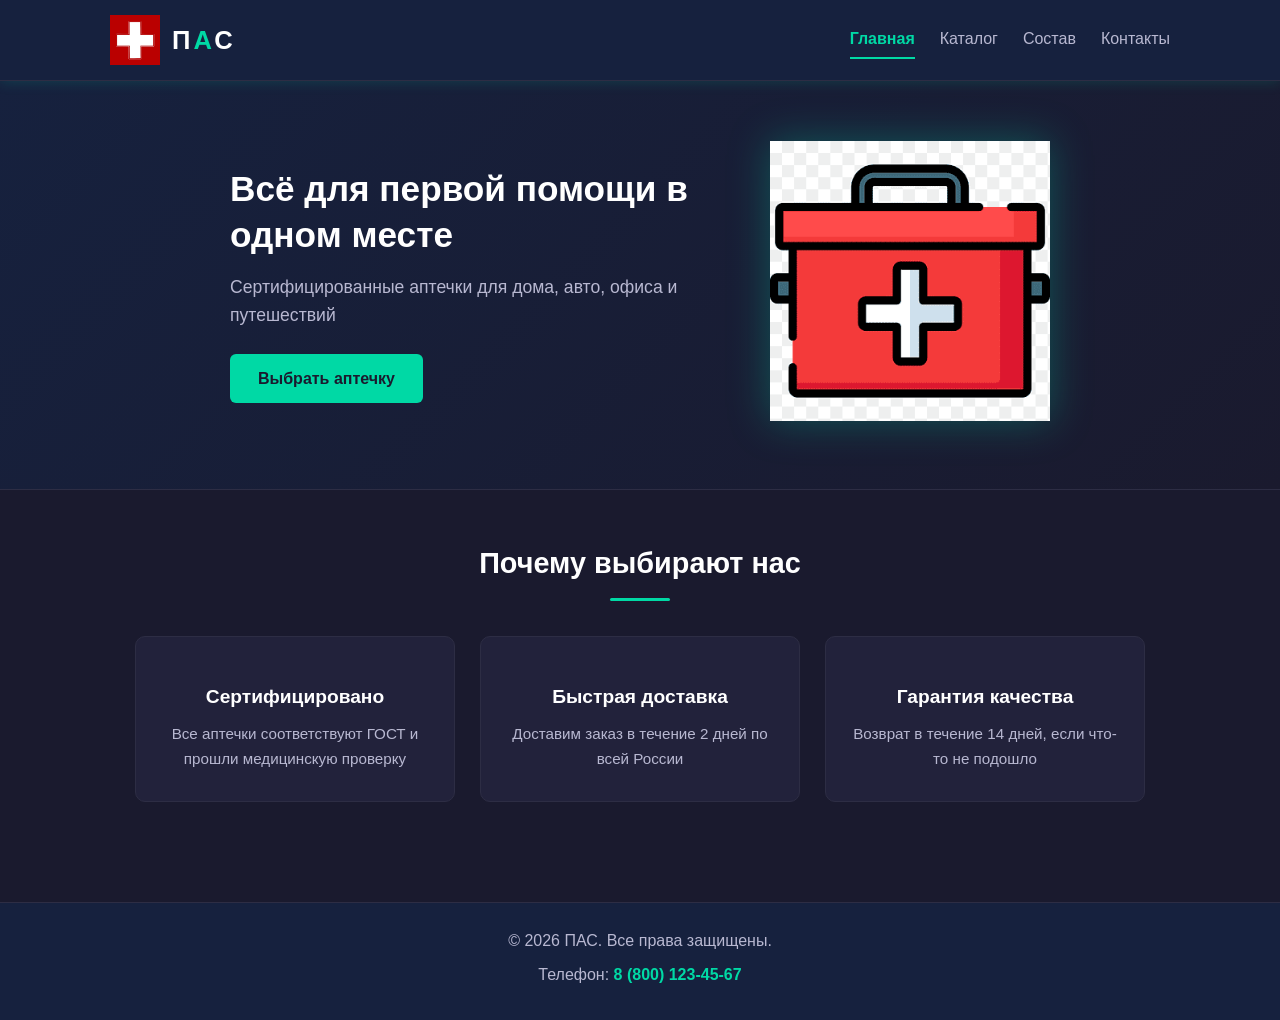
==== lab2/index.html @ fe933c57 "Add files via upload" ====
<!DOCTYPE html>
<html lang="ru">
<head>
    <meta charset="UTF-8">
    <meta name="viewport" content="width=device-width, initial-scale=1.0">
    <title>ПАС — Главная</title>
    <link rel="stylesheet" href="css/style.css">
</head>
<body>

    <header id="main-header">
        <div class="header-container">
            <div class="logo">
                <img src="images/logo.png" alt="Логотип ПАС" width="50" height="50">
                <span class="logo-text">П<strong>А</strong>С</span>
            </div>
            <nav class="main-nav">
                <a href="index.html" class="nav-link active">Главная</a>
                <a href="catalog.html" class="nav-link">Каталог</a>
                <a href="composition.html" class="nav-link">Состав</a>
                <a href="contacts.html" class="nav-link">Контакты</a>
            </nav>
        </div>
    </header>

    <section class="banner">
        <div class="banner-content">
            <h1 id="main-title">Всё для первой помощи в одном месте</h1>
            <p class="banner-subtitle">Сертифицированные аптечки для дома, авто, офиса и путешествий</p>
            <a href="catalog.html" class="btn btn-primary">Выбрать аптечку</a>
        </div>
        <div class="banner-image">
            <img src="images/first-aid.png" alt="Медицинская аптечка" width="280">
        </div>
    </section>

    <section class="features">
        <h2 class="section-title">Почему выбирают нас</h2>
        <div class="features-grid">
            <div class="feature-card">
                <span class="feature-icon"></span>
                <h3>Сертифицировано</h3>
                <p>Все аптечки соответствуют ГОСТ и прошли медицинскую проверку</p>
            </div>
            <div class="feature-card">
                <span class="feature-icon"></span>
                <h3>Быстрая доставка</h3>
                <p>Доставим заказ в течение 2 дней по всей России</p>
            </div>
            <div class="feature-card">
                <span class="feature-icon"></span>
                <h3>Гарантия качества</h3>
                <p>Возврат в течение 14 дней, если что-то не подошло</p>
            </div>
        </div>
    </section>

    <footer class="main-footer">
        <p>&copy; 2026 ПАС. Все права защищены.</p>
        <p>Телефон: <a href="tel:+78001234567" class="footer-link">8 (800) 123-45-67</a></p>
    </footer>

</body>
</html>
---- lab2/css/style.css ----
* {
    margin: 0;
    padding: 0;
    box-sizing: border-box;
}

body {
    font-family: 'Segoe UI', Arial, sans-serif;
    background-color: #1a1a2e;
    color: #b8b8d1;
    line-height: 1.6;
}

a {
    color: #00d9a5;
    text-decoration: none;
    transition: color 0.3s ease;
}

a:hover {
    color: #00ffc8;
}


#main-header {
    background-color: #16213e;
    padding: 15px 0;
    box-shadow: 0 2px 12px rgba(0, 217, 165, 0.15);
    position: sticky;
    top: 0;
    z-index: 100;
    border-bottom: 1px solid #2d2d44;
}

.header-container {
    max-width: 1100px;
    margin: 0 auto;
    padding: 0 20px;
    display: flex;
    justify-content: space-between;
    align-items: center;
    flex-wrap: wrap;
}

.logo {
    display: flex;
    align-items: center;
    gap: 12px;
}

.logo-text {
    font-size: 1.6em;
    color: #ffffff;
    font-weight: 700;
    letter-spacing: 3px;
}

.logo-text strong {
    color: #00d9a5;
    font-weight: 700;
}

.main-nav {
    display: flex;
    gap: 25px;
}

.nav-link {
    color: #b8b8d1;
    font-size: 1em;
    padding: 5px 0;
    border-bottom: 2px solid transparent;
    transition: border-color 0.3s ease, color 0.3s ease;
}

.nav-link:hover {
    color: #00d9a5;
    border-bottom-color: #00d9a5;
}

.nav-link.active {
    color: #00d9a5;
    border-bottom-color: #00d9a5;
    font-weight: 600;
}


.banner {
    background: linear-gradient(135deg, #16213e 0%, #1a1a2e 100%);
    padding: 60px 20px;
    display: flex;
    justify-content: center;
    align-items: center;
    gap: 40px;
    flex-wrap: wrap;
    border-bottom: 1px solid #2d2d44;
}

.banner-content {
    max-width: 500px;
}

#main-title {
    font-size: 2.2em;
    color: #ffffff;
    margin-bottom: 15px;
    line-height: 1.3;
}

.banner-subtitle {
    font-size: 1.1em;
    color: #b8b8d1;
    margin-bottom: 25px;
}

.banner-image img {
    max-width: 100%;
    height: auto;
    filter: drop-shadow(0 0 20px rgba(0, 217, 165, 0.3));
}


.btn {
    display: inline-block;
    padding: 12px 28px;
    border-radius: 6px;
    font-size: 1em;
    font-weight: 600;
    cursor: pointer;
    border: none;
    transition: background-color 0.3s ease, transform 0.2s ease, box-shadow 0.3s ease;
    text-align: center;
}

.btn-primary {
    background-color: #00d9a5;
    color: #1a1a2e;
}

.btn-primary:hover {
    background-color: #00ffc8;
    color: #1a1a2e;
    transform: translateY(-2px);
    box-shadow: 0 6px 20px rgba(0, 217, 165, 0.4);
}

.btn-secondary {
    background-color: transparent;
    color: #00d9a5;
    border: 2px solid #00d9a5;
}

.btn-secondary:hover {
    background-color: #00d9a5;
    color: #1a1a2e;
}

.btn-small {
    padding: 8px 18px;
    font-size: 0.9em;
    background-color: #2d2d44;
    color: #00d9a5;
    border: 1px solid #00d9a5;
}

.btn-small:hover {
    background-color: #00d9a5;
    color: #1a1a2e;
}


.features {
    max-width: 1100px;
    margin: 0 auto;
    padding: 50px 20px;
}

.section-title {
    font-size: 1.8em;
    color: #ffffff;
    text-align: center;
    margin-bottom: 35px;
    position: relative;
}

.section-title::after {
    content: '';
    display: block;
    width: 60px;
    height: 3px;
    background-color: #00d9a5;
    margin: 12px auto 0;
    border-radius: 2px;
}

.features-grid {
    display: flex;
    gap: 25px;
    justify-content: center;
    flex-wrap: wrap;
}

.feature-card {
    background-color: #22223b;
    border: 1px solid #2d2d44;
    border-radius: 10px;
    padding: 30px 25px;
    text-align: center;
    flex: 1 1 250px;
    max-width: 320px;
    transition: transform 0.3s ease, border-color 0.3s ease, box-shadow 0.3s ease;
}

.feature-card:hover {
    transform: translateY(-5px);
    border-color: #00d9a5;
    box-shadow: 0 8px 25px rgba(0, 217, 165, 0.2);
}

.feature-icon {
    font-size: 2.5em;
    display: block;
    margin-bottom: 15px;
}

.feature-card h3 {
    color: #ffffff;
    margin-bottom: 10px;
    font-size: 1.2em;
}

.feature-card p {
    color: #b8b8d1;
    font-size: 0.95em;
}


.page-content {
    max-width: 1100px;
    margin: 0 auto;
    padding: 40px 20px;
}

.page-title {
    font-size: 2em;
    color: #ffffff;
    text-align: center;
    margin-bottom: 15px;
}

.page-description {
    text-align: center;
    color: #b8b8d1;
    margin-bottom: 40px;
    font-size: 1.05em;
}


.catalog-grid {
    display: flex;
    flex-wrap: wrap;
    gap: 25px;
    justify-content: center;
    margin-bottom: 50px;
}

.product-card {
    background-color: #22223b;
    border: 1px solid #2d2d44;
    border-radius: 10px;
    padding: 25px;
    text-align: center;
    flex: 1 1 220px;
    max-width: 260px;
    transition: transform 0.3s ease, border-color 0.3s ease;
}

.product-card:hover {
    transform: translateY(-5px);
    border-color: #00d9a5;
}

.product-icon {
    font-size: 3em;
    margin-bottom: 15px;
    display: block;
}

.product-card h3 {
    color: #ffffff;
    margin-bottom: 8px;
}

.product-desc {
    font-size: 0.9em;
    color: #b8b8d1;
    margin-bottom: 15px;
}

.compare-table,
.composition-table {
    width: 100%;
    border-collapse: collapse;
    background-color: #22223b;
    border: 1px solid #2d2d44;
    border-radius: 8px;
    overflow: hidden;
    margin-bottom: 40px;
}

.compare-table thead,
.composition-table thead {
    background-color: #16213e;
    color: #00d9a5;
}

.compare-table th,
.composition-table th {
    padding: 14px 18px;
    font-weight: 600;
    font-size: 1em;
    border-bottom: 2px solid #00d9a5;
}

.compare-table td,
.composition-table td {
    padding: 12px 18px;
    border-bottom: 1px solid #2d2d44;
    color: #b8b8d1;
}

.compare-table tbody tr:nth-child(even),
.composition-table tbody tr:nth-child(even) {
    background-color: #1f1f36;
}

.compare-table tbody tr:hover,
.composition-table tbody tr:hover {
    background-color: #2a2a45;
}

.align-left {
    text-align: left;
}

.align-center {
    text-align: center;
}

.align-right {
    text-align: right;
}

.composition-layout {
    display: flex;
    gap: 40px;
    flex-wrap: wrap;
    margin-bottom: 50px;
    align-items: flex-start;
}

.composition-image {
    text-align: center;
    flex: 1 1 250px;
}

.composition-image img {
    max-width: 100%;
    height: auto;
    border: 2px solid #2d2d44;
    border-radius: 10px;
    padding: 15px;
    background-color: #22223b;
    filter: drop-shadow(0 0 15px rgba(0, 217, 165, 0.2));
}

.image-caption {
    font-style: italic;
    color: #b8b8d1;
    margin-top: 10px;
    font-size: 0.9em;
}

.composition-lists {
    flex: 2 1 400px;
}

.composition-lists h2 {
    color: #ffffff;
    font-size: 1.3em;
    margin-bottom: 15px;
    margin-top: 20px;
}

.composition-lists h2:first-child {
    margin-top: 0;
}

.marker-list,
.number-list {
    padding-left: 25px;
    margin-bottom: 25px;
}

.marker-list li,
.number-list li {
    margin-bottom: 8px;
    color: #b8b8d1;
}

.marker-list li::marker {
    color: #00d9a5;
}

.number-list li::marker {
    color: #00d9a5;
    font-weight: 600;
}

.contacts-layout {
    display: flex;
    gap: 40px;
    flex-wrap: wrap;
}

.contact-info {
    flex: 1 1 300px;
    background-color: #22223b;
    border: 1px solid #2d2d44;
    border-radius: 10px;
    padding: 30px;
}

.contact-info h2 {
    color: #ffffff;
    margin-bottom: 20px;
    font-size: 1.3em;
}

.contact-info p {
    margin-bottom: 12px;
    color: #b8b8d1;
}

.external-link {
    color: #00d9a5;
    font-weight: 600;
}

.external-link:hover {
    color: #00ffc8;
    text-decoration: underline;
}

.contact-form {
    flex: 1 1 350px;
    background-color: #22223b;
    border: 1px solid #2d2d44;
    border-radius: 10px;
    padding: 30px;
}

.contact-form h2 {
    color: #ffffff;
    margin-bottom: 20px;
    font-size: 1.3em;
}

.form-group {
    margin-bottom: 18px;
}

.form-group label {
    display: block;
    margin-bottom: 6px;
    color: #ffffff;
    font-weight: 600;
    font-size: 0.95em;
}

.form-group input,
.form-group select,
.form-group textarea {
    width: 100%;
    padding: 10px 14px;
    border: 2px solid #2d2d44;
    border-radius: 6px;
    font-size: 1em;
    font-family: inherit;
    background-color: #1a1a2e;
    color: #ffffff;
    transition: border-color 0.3s ease, box-shadow 0.3s ease;
}

.form-group input:focus,
.form-group select:focus,
.form-group textarea:focus {
    outline: none;
    border-color: #00d9a5;
    box-shadow: 0 0 10px rgba(0, 217, 165, 0.3);
}

.form-group input::placeholder,
.form-group textarea::placeholder {
    color: #6b6b8a;
}

.form-group textarea {
    resize: vertical;
}

.main-footer {
    background-color: #16213e;
    color: #b8b8d1;
    text-align: center;
    padding: 25px 20px;
    margin-top: 50px;
    border-top: 1px solid #2d2d44;
}

.main-footer p {
    margin-bottom: 8px;
}

.footer-link {
    color: #00d9a5;
    font-weight: 600;
}

.footer-link:hover {
    color: #00ffc8;
}

@media (max-width: 768px) {
    .header-container {
        flex-direction: column;
        gap: 15px;
    }

    .main-nav {
        gap: 15px;
        flex-wrap: wrap;
        justify-content: center;
    }

    .banner {
        flex-direction: column;
        text-align: center;
        padding: 40px 20px;
    }

    #main-title {
        font-size: 1.7em;
    }

    .contacts-layout,
    .composition-layout {
        flex-direction: column;
    }

    .compare-table,
    .composition-table {
        font-size: 0.9em;
    }

    .compare-table th,
    .compare-table td,
    .composition-table th,
    .composition-table td {
        padding: 8px 10px;
    }
}

.back-link {
    text-align: center;
    margin-top: 20px;
}
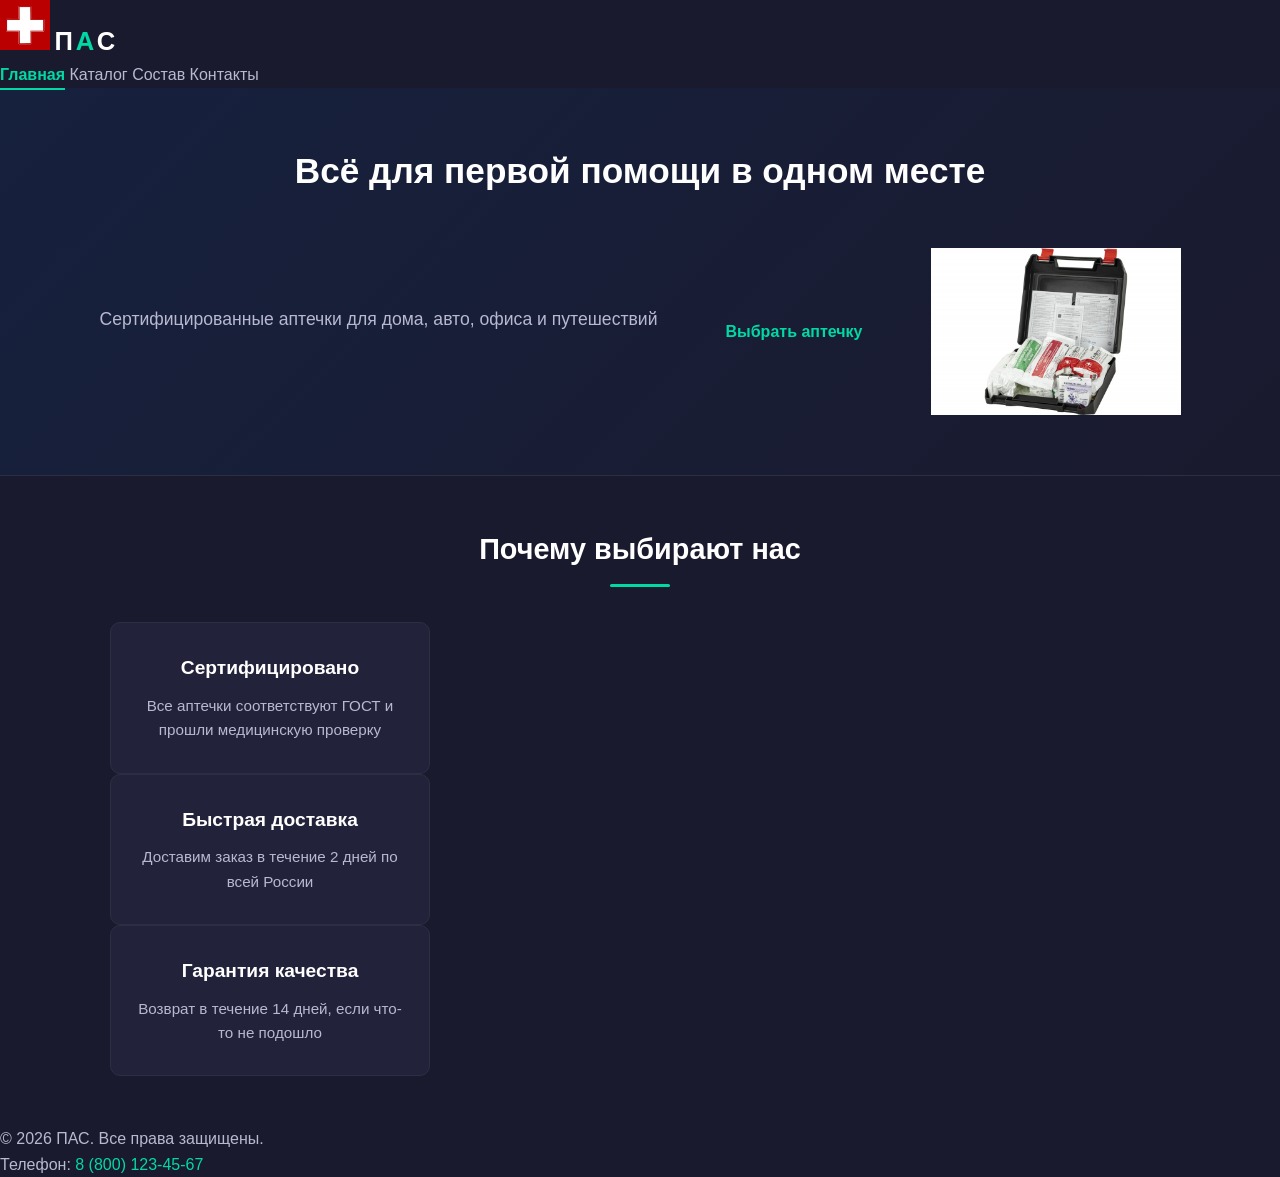
==== commit 7fe34cb4: "Add files via upload" ====
--- a/lab2/index.html
+++ b/lab2/index.html
@@ -2,63 +2,51 @@
 <html lang="ru">
 <head>
     <meta charset="UTF-8">
-    <meta name="viewport" content="width=device-width, initial-scale=1.0">
     <title>ПАС — Главная</title>
     <link rel="stylesheet" href="css/style.css">
 </head>
 <body>
 
-    <header id="main-header">
-        <div class="header-container">
-            <div class="logo">
-                <img src="images/logo.png" alt="Логотип ПАС" width="50" height="50">
-                <span class="logo-text">П<strong>А</strong>С</span>
-            </div>
-            <nav class="main-nav">
-                <a href="index.html" class="nav-link active">Главная</a>
-                <a href="catalog.html" class="nav-link">Каталог</a>
-                <a href="composition.html" class="nav-link">Состав</a>
-                <a href="contacts.html" class="nav-link">Контакты</a>
-            </nav>
+    <div id="header">
+        <div class="header-left">
+            <img src="images/logo.png" alt="Логотип ПАС" width="50" height="50">
+            <span class="logo-text">П<strong>А</strong>С</span>
         </div>
-    </header>
+        <div class="header-right">
+            <a href="index.html" class="nav-link active">Главная</a>
+            <a href="catalog.html" class="nav-link">Каталог</a>
+            <a href="composition.html" class="nav-link">Состав</a>
+            <a href="contacts.html" class="nav-link">Контакты</a>
+        </div>
+    </div>
 
-    <section class="banner">
-        <div class="banner-content">
-            <h1 id="main-title">Всё для первой помощи в одном месте</h1>
-            <p class="banner-subtitle">Сертифицированные аптечки для дома, авто, офиса и путешествий</p>
-            <a href="catalog.html" class="btn btn-primary">Выбрать аптечку</a>
+    <div class="banner">
+        <h1 id="main-title">Всё для первой помощи в одном месте</h1>
+        <p class="banner-subtitle">Сертифицированные аптечки для дома, авто, офиса и путешествий</p>
+        <p><a href="catalog.html" class="btn">Выбрать аптечку</a></p>
+        <img src="images/first-aid.png" alt="Медицинская аптечка" width="250">
+    </div>
+
+    <div class="features">
+        <h2 class="section-title">Почему выбирают нас</h2>
+        <div class="feature-card">
+            <h3>Сертифицировано</h3>
+            <p>Все аптечки соответствуют ГОСТ и прошли медицинскую проверку</p>
         </div>
-        <div class="banner-image">
-            <img src="images/first-aid.png" alt="Медицинская аптечка" width="280">
+        <div class="feature-card">
+            <h3>Быстрая доставка</h3>
+            <p>Доставим заказ в течение 2 дней по всей России</p>
         </div>
-    </section>
+        <div class="feature-card">
+            <h3>Гарантия качества</h3>
+            <p>Возврат в течение 14 дней, если что-то не подошло</p>
+        </div>
+    </div>
 
-    <section class="features">
-        <h2 class="section-title">Почему выбирают нас</h2>
-        <div class="features-grid">
-            <div class="feature-card">
-                <span class="feature-icon"></span>
-                <h3>Сертифицировано</h3>
-                <p>Все аптечки соответствуют ГОСТ и прошли медицинскую проверку</p>
-            </div>
-            <div class="feature-card">
-                <span class="feature-icon"></span>
-                <h3>Быстрая доставка</h3>
-                <p>Доставим заказ в течение 2 дней по всей России</p>
-            </div>
-            <div class="feature-card">
-                <span class="feature-icon"></span>
-                <h3>Гарантия качества</h3>
-                <p>Возврат в течение 14 дней, если что-то не подошло</p>
-            </div>
-        </div>
-    </section>
-
-    <footer class="main-footer">
+    <div id="footer">
         <p>&copy; 2026 ПАС. Все права защищены.</p>
-        <p>Телефон: <a href="tel:+78001234567" class="footer-link">8 (800) 123-45-67</a></p>
-    </footer>
+        <p>Телефон: <a href="tel:+78001234567">8 (800) 123-45-67</a></p>
+    </div>
 
 </body>
 </html>
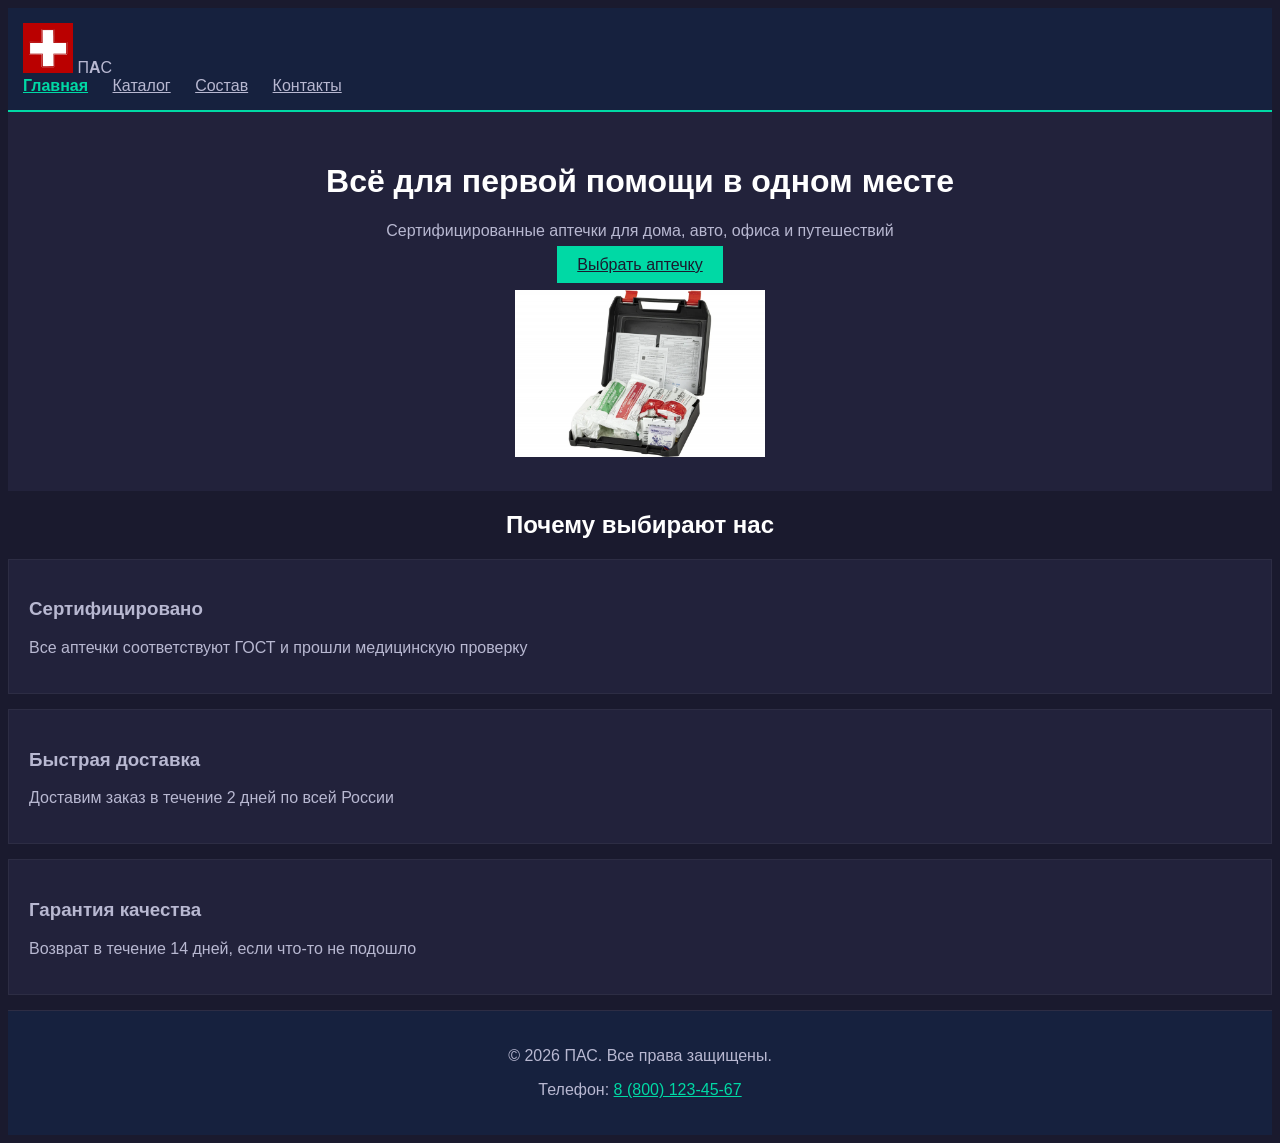
==== commit a7009ed3: "Добавлена лабораторная работа 3" ====
--- a/lab2/index.html
+++ b/lab2/index.html
@@ -1,52 +1,52 @@
-<!DOCTYPE html>
-<html lang="ru">
-<head>
-    <meta charset="UTF-8">
-    <title>ПАС — Главная</title>
-    <link rel="stylesheet" href="css/style.css">
-</head>
-<body>
-
-    <div id="header">
-        <div class="header-left">
-            <img src="images/logo.png" alt="Логотип ПАС" width="50" height="50">
-            <span class="logo-text">П<strong>А</strong>С</span>
-        </div>
-        <div class="header-right">
-            <a href="index.html" class="nav-link active">Главная</a>
-            <a href="catalog.html" class="nav-link">Каталог</a>
-            <a href="composition.html" class="nav-link">Состав</a>
-            <a href="contacts.html" class="nav-link">Контакты</a>
-        </div>
-    </div>
-
-    <div class="banner">
-        <h1 id="main-title">Всё для первой помощи в одном месте</h1>
-        <p class="banner-subtitle">Сертифицированные аптечки для дома, авто, офиса и путешествий</p>
-        <p><a href="catalog.html" class="btn">Выбрать аптечку</a></p>
-        <img src="images/first-aid.png" alt="Медицинская аптечка" width="250">
-    </div>
-
-    <div class="features">
-        <h2 class="section-title">Почему выбирают нас</h2>
-        <div class="feature-card">
-            <h3>Сертифицировано</h3>
-            <p>Все аптечки соответствуют ГОСТ и прошли медицинскую проверку</p>
-        </div>
-        <div class="feature-card">
-            <h3>Быстрая доставка</h3>
-            <p>Доставим заказ в течение 2 дней по всей России</p>
-        </div>
-        <div class="feature-card">
-            <h3>Гарантия качества</h3>
-            <p>Возврат в течение 14 дней, если что-то не подошло</p>
-        </div>
-    </div>
-
-    <div id="footer">
-        <p>&copy; 2026 ПАС. Все права защищены.</p>
-        <p>Телефон: <a href="tel:+78001234567">8 (800) 123-45-67</a></p>
-    </div>
-
-</body>
+<!DOCTYPE html>
+<html lang="ru">
+<head>
+    <meta charset="UTF-8">
+    <title>ПАС — Главная</title>
+    <link rel="stylesheet" href="css/style.css">
+</head>
+<body>
+
+    <div id="header">
+        <div class="header-left">
+            <img src="images/logo.png" alt="Логотип ПАС" width="50" height="50">
+            <span class="logo-text">П<strong>А</strong>С</span>
+        </div>
+        <div class="header-right">
+            <a href="index.html" class="nav-link active">Главная</a>
+            <a href="catalog.html" class="nav-link">Каталог</a>
+            <a href="composition.html" class="nav-link">Состав</a>
+            <a href="contacts.html" class="nav-link">Контакты</a>
+        </div>
+    </div>
+
+    <div class="banner">
+        <h1 id="main-title">Всё для первой помощи в одном месте</h1>
+        <p class="banner-subtitle">Сертифицированные аптечки для дома, авто, офиса и путешествий</p>
+        <p><a href="catalog.html" class="btn">Выбрать аптечку</a></p>
+        <img src="images/first-aid.png" alt="Медицинская аптечка" width="250">
+    </div>
+
+    <div class="features">
+        <h2 class="section-title">Почему выбирают нас</h2>
+        <div class="feature-card">
+            <h3>Сертифицировано</h3>
+            <p>Все аптечки соответствуют ГОСТ и прошли медицинскую проверку</p>
+        </div>
+        <div class="feature-card">
+            <h3>Быстрая доставка</h3>
+            <p>Доставим заказ в течение 2 дней по всей России</p>
+        </div>
+        <div class="feature-card">
+            <h3>Гарантия качества</h3>
+            <p>Возврат в течение 14 дней, если что-то не подошло</p>
+        </div>
+    </div>
+
+    <div id="footer">
+        <p>&copy; 2026 ПАС. Все права защищены.</p>
+        <p>Телефон: <a href="tel:+78001234567">8 (800) 123-45-67</a></p>
+    </div>
+
+</body>
 </html>
--- a/lab2/css/style.css
+++ b/lab2/css/style.css
@@ -1,578 +1,122 @@
-
-* {
-    margin: 0;
-    padding: 0;
-    box-sizing: border-box;
-}
-
-body {
-    font-family: 'Segoe UI', Arial, sans-serif;
-    background-color: #1a1a2e;
-    color: #b8b8d1;
-    line-height: 1.6;
-}
-
-a {
-    color: #00d9a5;
-    text-decoration: none;
-    transition: color 0.3s ease;
-}
-
-a:hover {
-    color: #00ffc8;
-}
-
-
-#main-header {
-    background-color: #16213e;
-    padding: 15px 0;
-    box-shadow: 0 2px 12px rgba(0, 217, 165, 0.15);
-    position: sticky;
-    top: 0;
-    z-index: 100;
-    border-bottom: 1px solid #2d2d44;
-}
-
-.header-container {
-    max-width: 1100px;
-    margin: 0 auto;
-    padding: 0 20px;
-    display: flex;
-    justify-content: space-between;
-    align-items: center;
-    flex-wrap: wrap;
-}
-
-.logo {
-    display: flex;
-    align-items: center;
-    gap: 12px;
-}
-
-.logo-text {
-    font-size: 1.6em;
-    color: #ffffff;
-    font-weight: 700;
-    letter-spacing: 3px;
-}
-
-.logo-text strong {
-    color: #00d9a5;
-    font-weight: 700;
-}
-
-.main-nav {
-    display: flex;
-    gap: 25px;
-}
-
-.nav-link {
-    color: #b8b8d1;
-    font-size: 1em;
-    padding: 5px 0;
-    border-bottom: 2px solid transparent;
-    transition: border-color 0.3s ease, color 0.3s ease;
-}
-
-.nav-link:hover {
-    color: #00d9a5;
-    border-bottom-color: #00d9a5;
-}
-
-.nav-link.active {
-    color: #00d9a5;
-    border-bottom-color: #00d9a5;
-    font-weight: 600;
-}
-
-
-.banner {
-    background: linear-gradient(135deg, #16213e 0%, #1a1a2e 100%);
-    padding: 60px 20px;
-    display: flex;
-    justify-content: center;
-    align-items: center;
-    gap: 40px;
-    flex-wrap: wrap;
-    border-bottom: 1px solid #2d2d44;
-}
-
-.banner-content {
-    max-width: 500px;
-}
-
-#main-title {
-    font-size: 2.2em;
-    color: #ffffff;
-    margin-bottom: 15px;
-    line-height: 1.3;
-}
-
-.banner-subtitle {
-    font-size: 1.1em;
-    color: #b8b8d1;
-    margin-bottom: 25px;
-}
-
-.banner-image img {
-    max-width: 100%;
-    height: auto;
-    filter: drop-shadow(0 0 20px rgba(0, 217, 165, 0.3));
-}
-
-
-.btn {
-    display: inline-block;
-    padding: 12px 28px;
-    border-radius: 6px;
-    font-size: 1em;
-    font-weight: 600;
-    cursor: pointer;
-    border: none;
-    transition: background-color 0.3s ease, transform 0.2s ease, box-shadow 0.3s ease;
-    text-align: center;
-}
-
-.btn-primary {
-    background-color: #00d9a5;
-    color: #1a1a2e;
-}
-
-.btn-primary:hover {
-    background-color: #00ffc8;
-    color: #1a1a2e;
-    transform: translateY(-2px);
-    box-shadow: 0 6px 20px rgba(0, 217, 165, 0.4);
-}
-
-.btn-secondary {
-    background-color: transparent;
-    color: #00d9a5;
-    border: 2px solid #00d9a5;
-}
-
-.btn-secondary:hover {
-    background-color: #00d9a5;
-    color: #1a1a2e;
-}
-
-.btn-small {
-    padding: 8px 18px;
-    font-size: 0.9em;
-    background-color: #2d2d44;
-    color: #00d9a5;
-    border: 1px solid #00d9a5;
-}
-
-.btn-small:hover {
-    background-color: #00d9a5;
-    color: #1a1a2e;
-}
-
-
-.features {
-    max-width: 1100px;
-    margin: 0 auto;
-    padding: 50px 20px;
-}
-
-.section-title {
-    font-size: 1.8em;
-    color: #ffffff;
-    text-align: center;
-    margin-bottom: 35px;
-    position: relative;
-}
-
-.section-title::after {
-    content: '';
-    display: block;
-    width: 60px;
-    height: 3px;
-    background-color: #00d9a5;
-    margin: 12px auto 0;
-    border-radius: 2px;
-}
-
-.features-grid {
-    display: flex;
-    gap: 25px;
-    justify-content: center;
-    flex-wrap: wrap;
-}
-
-.feature-card {
-    background-color: #22223b;
-    border: 1px solid #2d2d44;
-    border-radius: 10px;
-    padding: 30px 25px;
-    text-align: center;
-    flex: 1 1 250px;
-    max-width: 320px;
-    transition: transform 0.3s ease, border-color 0.3s ease, box-shadow 0.3s ease;
-}
-
-.feature-card:hover {
-    transform: translateY(-5px);
-    border-color: #00d9a5;
-    box-shadow: 0 8px 25px rgba(0, 217, 165, 0.2);
-}
-
-.feature-icon {
-    font-size: 2.5em;
-    display: block;
-    margin-bottom: 15px;
-}
-
-.feature-card h3 {
-    color: #ffffff;
-    margin-bottom: 10px;
-    font-size: 1.2em;
-}
-
-.feature-card p {
-    color: #b8b8d1;
-    font-size: 0.95em;
-}
-
-
-.page-content {
-    max-width: 1100px;
-    margin: 0 auto;
-    padding: 40px 20px;
-}
-
-.page-title {
-    font-size: 2em;
-    color: #ffffff;
-    text-align: center;
-    margin-bottom: 15px;
-}
-
-.page-description {
-    text-align: center;
-    color: #b8b8d1;
-    margin-bottom: 40px;
-    font-size: 1.05em;
-}
-
-
-.catalog-grid {
-    display: flex;
-    flex-wrap: wrap;
-    gap: 25px;
-    justify-content: center;
-    margin-bottom: 50px;
-}
-
-.product-card {
-    background-color: #22223b;
-    border: 1px solid #2d2d44;
-    border-radius: 10px;
-    padding: 25px;
-    text-align: center;
-    flex: 1 1 220px;
-    max-width: 260px;
-    transition: transform 0.3s ease, border-color 0.3s ease;
-}
-
-.product-card:hover {
-    transform: translateY(-5px);
-    border-color: #00d9a5;
-}
-
-.product-icon {
-    font-size: 3em;
-    margin-bottom: 15px;
-    display: block;
-}
-
-.product-card h3 {
-    color: #ffffff;
-    margin-bottom: 8px;
-}
-
-.product-desc {
-    font-size: 0.9em;
-    color: #b8b8d1;
-    margin-bottom: 15px;
-}
-
-.compare-table,
-.composition-table {
-    width: 100%;
-    border-collapse: collapse;
-    background-color: #22223b;
-    border: 1px solid #2d2d44;
-    border-radius: 8px;
-    overflow: hidden;
-    margin-bottom: 40px;
-}
-
-.compare-table thead,
-.composition-table thead {
-    background-color: #16213e;
-    color: #00d9a5;
-}
-
-.compare-table th,
-.composition-table th {
-    padding: 14px 18px;
-    font-weight: 600;
-    font-size: 1em;
-    border-bottom: 2px solid #00d9a5;
-}
-
-.compare-table td,
-.composition-table td {
-    padding: 12px 18px;
-    border-bottom: 1px solid #2d2d44;
-    color: #b8b8d1;
-}
-
-.compare-table tbody tr:nth-child(even),
-.composition-table tbody tr:nth-child(even) {
-    background-color: #1f1f36;
-}
-
-.compare-table tbody tr:hover,
-.composition-table tbody tr:hover {
-    background-color: #2a2a45;
-}
-
-.align-left {
-    text-align: left;
-}
-
-.align-center {
-    text-align: center;
-}
-
-.align-right {
-    text-align: right;
-}
-
-.composition-layout {
-    display: flex;
-    gap: 40px;
-    flex-wrap: wrap;
-    margin-bottom: 50px;
-    align-items: flex-start;
-}
-
-.composition-image {
-    text-align: center;
-    flex: 1 1 250px;
-}
-
-.composition-image img {
-    max-width: 100%;
-    height: auto;
-    border: 2px solid #2d2d44;
-    border-radius: 10px;
-    padding: 15px;
-    background-color: #22223b;
-    filter: drop-shadow(0 0 15px rgba(0, 217, 165, 0.2));
-}
-
-.image-caption {
-    font-style: italic;
-    color: #b8b8d1;
-    margin-top: 10px;
-    font-size: 0.9em;
-}
-
-.composition-lists {
-    flex: 2 1 400px;
-}
-
-.composition-lists h2 {
-    color: #ffffff;
-    font-size: 1.3em;
-    margin-bottom: 15px;
-    margin-top: 20px;
-}
-
-.composition-lists h2:first-child {
-    margin-top: 0;
-}
-
-.marker-list,
-.number-list {
-    padding-left: 25px;
-    margin-bottom: 25px;
-}
-
-.marker-list li,
-.number-list li {
-    margin-bottom: 8px;
-    color: #b8b8d1;
-}
-
-.marker-list li::marker {
-    color: #00d9a5;
-}
-
-.number-list li::marker {
-    color: #00d9a5;
-    font-weight: 600;
-}
-
-.contacts-layout {
-    display: flex;
-    gap: 40px;
-    flex-wrap: wrap;
-}
-
-.contact-info {
-    flex: 1 1 300px;
-    background-color: #22223b;
-    border: 1px solid #2d2d44;
-    border-radius: 10px;
-    padding: 30px;
-}
-
-.contact-info h2 {
-    color: #ffffff;
-    margin-bottom: 20px;
-    font-size: 1.3em;
-}
-
-.contact-info p {
-    margin-bottom: 12px;
-    color: #b8b8d1;
-}
-
-.external-link {
-    color: #00d9a5;
-    font-weight: 600;
-}
-
-.external-link:hover {
-    color: #00ffc8;
-    text-decoration: underline;
-}
-
-.contact-form {
-    flex: 1 1 350px;
-    background-color: #22223b;
-    border: 1px solid #2d2d44;
-    border-radius: 10px;
-    padding: 30px;
-}
-
-.contact-form h2 {
-    color: #ffffff;
-    margin-bottom: 20px;
-    font-size: 1.3em;
-}
-
-.form-group {
-    margin-bottom: 18px;
-}
-
-.form-group label {
-    display: block;
-    margin-bottom: 6px;
-    color: #ffffff;
-    font-weight: 600;
-    font-size: 0.95em;
-}
-
-.form-group input,
-.form-group select,
-.form-group textarea {
-    width: 100%;
-    padding: 10px 14px;
-    border: 2px solid #2d2d44;
-    border-radius: 6px;
-    font-size: 1em;
-    font-family: inherit;
-    background-color: #1a1a2e;
-    color: #ffffff;
-    transition: border-color 0.3s ease, box-shadow 0.3s ease;
-}
-
-.form-group input:focus,
-.form-group select:focus,
-.form-group textarea:focus {
-    outline: none;
-    border-color: #00d9a5;
-    box-shadow: 0 0 10px rgba(0, 217, 165, 0.3);
-}
-
-.form-group input::placeholder,
-.form-group textarea::placeholder {
-    color: #6b6b8a;
-}
-
-.form-group textarea {
-    resize: vertical;
-}
-
-.main-footer {
-    background-color: #16213e;
-    color: #b8b8d1;
-    text-align: center;
-    padding: 25px 20px;
-    margin-top: 50px;
-    border-top: 1px solid #2d2d44;
-}
-
-.main-footer p {
-    margin-bottom: 8px;
-}
-
-.footer-link {
-    color: #00d9a5;
-    font-weight: 600;
-}
-
-.footer-link:hover {
-    color: #00ffc8;
-}
-
-@media (max-width: 768px) {
-    .header-container {
-        flex-direction: column;
-        gap: 15px;
-    }
-
-    .main-nav {
-        gap: 15px;
-        flex-wrap: wrap;
-        justify-content: center;
-    }
-
-    .banner {
-        flex-direction: column;
-        text-align: center;
-        padding: 40px 20px;
-    }
-
-    #main-title {
-        font-size: 1.7em;
-    }
-
-    .contacts-layout,
-    .composition-layout {
-        flex-direction: column;
-    }
-
-    .compare-table,
-    .composition-table {
-        font-size: 0.9em;
-    }
-
-    .compare-table th,
-    .compare-table td,
-    .composition-table th,
-    .composition-table td {
-        padding: 8px 10px;
-    }
-}
-
-.back-link {
-    text-align: center;
-    margin-top: 20px;
+body {
+    font-family: Arial, sans-serif;
+    background-color: #1a1a2e;
+    color: #b8b8d1;
+    font-size: 16px;
+}
+
+a {
+    color: #00d9a5;
+}
+
+a:hover {
+    color: #ffffff;
+}
+
+#header {
+    background-color: #16213e;
+    padding: 15px;
+    border-bottom: 2px solid #00d9a5;
+}
+
+.nav-link {
+    color: #b8b8d1;
+    margin-right: 20px;
+}
+
+.nav-link.active {
+    color: #00d9a5;
+    font-weight: bold;
+}
+
+.banner {
+    background-color: #22223b;
+    padding: 30px;
+    text-align: center;
+}
+
+#main-title {
+    color: #ffffff;
+    font-size: 32px;
+}
+
+.btn {
+    display: inline;
+    background-color: #00d9a5;
+    color: #1a1a2e;
+    padding: 10px 20px;
+}
+
+.btn:hover {
+    background-color: #1a1a2e;
+    color: #00d9a5;
+}
+
+.section-title {
+    color: #ffffff;
+    font-size: 24px;
+    text-align: center;
+}
+
+.feature-card {
+    background-color: #22223b;
+    border: 1px solid #2d2d44;
+    padding: 20px;
+    margin-bottom: 15px;
+}
+
+.page-content {
+    padding: 30px;
+}
+
+.page-title {
+    color: #ffffff;
+    font-size: 28px;
+    text-align: center;
+}
+
+.product-card {
+    background-color: #22223b;
+    border: 1px solid #2d2d44;
+    padding: 20px;
+    margin-bottom: 15px;
+}
+
+.compare-table,
+.composition-table {
+    width: 100%;
+    background-color: #22223b;
+}
+
+.compare-table td,
+.composition-table td {
+    padding: 10px;
+    border: 1px solid #2d2d44;
+    color: #b8b8d1;
+}
+
+.align-left { text-align: left; }
+.align-center { text-align: center; }
+.align-right { text-align: right; }
+
+input, select, textarea {
+    background-color: #1a1a2e;
+    color: #ffffff;
+    border: 1px solid #2d2d44;
+    padding: 8px;
+    font-size: 14px;
+    font-family: Arial, sans-serif;
+}
+
+label {
+    color: #ffffff;
+    font-size: 14px;
+}
+
+#footer {
+    background-color: #16213e;
+    color: #b8b8d1;
+    text-align: center;
+    padding: 20px;
+    border-top: 1px solid #2d2d44;
 }
